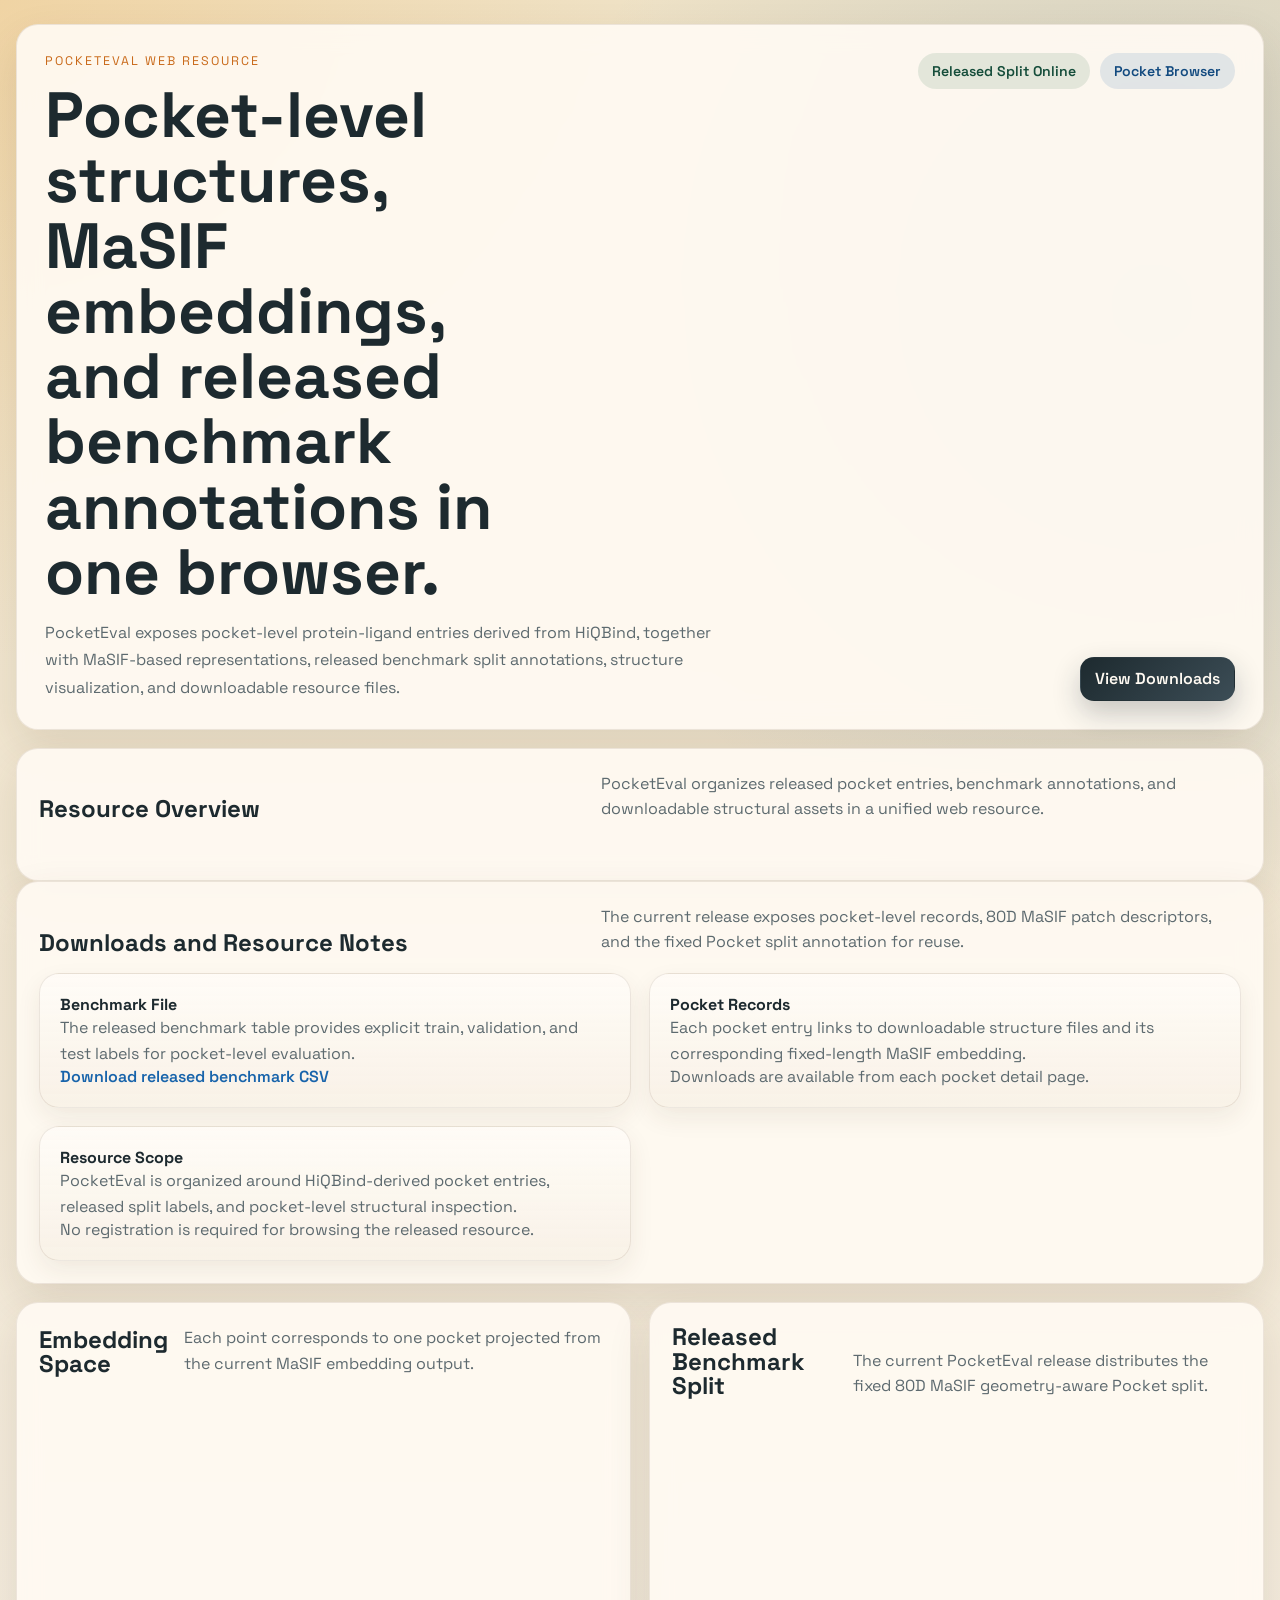
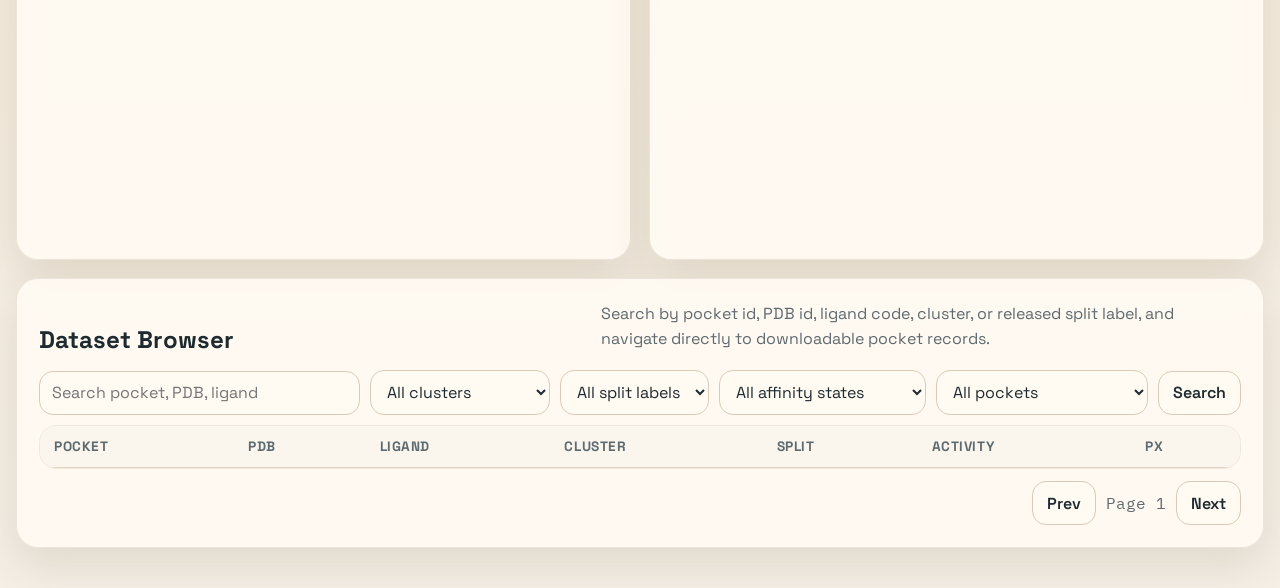
==== static/index.html @ 89f47a20 "PocketEval web application and release tooling Interactive browser for the PocketEval pocket-level b" ====
<!DOCTYPE html>
<html lang="en">
  <head>
    <meta charset="UTF-8" />
    <meta name="viewport" content="width=device-width, initial-scale=1.0" />
    <title>PocketEval</title>
    <link rel="preconnect" href="https://fonts.googleapis.com" />
    <link rel="preconnect" href="https://fonts.gstatic.com" crossorigin />
    <link
      href="https://fonts.googleapis.com/css2?family=IBM+Plex+Mono:wght@400;500&family=Space+Grotesk:wght@400;500;700&display=swap"
      rel="stylesheet"
    />
    <link rel="stylesheet" href="/static/styles.css" />
    <script src="https://cdn.plot.ly/plotly-2.35.2.min.js"></script>
  </head>
  <body>
    <div class="page-shell">
      <header class="hero">
        <div class="hero-copy">
          <p class="eyebrow">PocketEval Web Resource</p>
          <h1>Pocket-level structures, MaSIF embeddings, and released benchmark annotations in one browser.</h1>
          <p class="lede">
            PocketEval exposes pocket-level protein-ligand entries derived from HiQBind, together with MaSIF-based representations,
            released benchmark split annotations, structure visualization, and downloadable resource files.
          </p>
        </div>
        <div class="hero-side">
          <div class="hero-badge">
            <span class="badge badge-ok">Released Split Online</span>
            <span class="badge badge-info">Pocket Browser</span>
          </div>
          <div class="hero-actions">
            <a class="action-button" href="/static/index.html#downloads">View Downloads</a>
          </div>
        </div>
      </header>

      <section class="summary-grid" id="summary-grid"></section>

      <section class="status-panel">
        <div class="section-head">
          <h2>Resource Overview</h2>
          <p>PocketEval organizes released pocket entries, benchmark annotations, and downloadable structural assets in a unified web resource.</p>
        </div>
        <div class="status-grid" id="status-grid"></div>
        <div class="quality-grid" id="quality-grid"></div>
      </section>

      <section class="status-panel" id="downloads">
        <div class="section-head">
          <h2>Downloads and Resource Notes</h2>
          <p>The current release exposes pocket-level records, 80D MaSIF patch descriptors, and the fixed Pocket split annotation for reuse.</p>
        </div>
        <div class="quality-grid">
          <article class="quality-card">
            <h3>Benchmark File</h3>
            <p>The released benchmark table provides explicit train, validation, and test labels for pocket-level evaluation.</p>
            <a class="pocket-link" href="/api/benchmark-file">Download released benchmark CSV</a>
          </article>
          <article class="quality-card">
            <h3>Pocket Records</h3>
            <p>Each pocket entry links to downloadable structure files and its corresponding fixed-length MaSIF embedding.</p>
            <span class="subtle">Downloads are available from each pocket detail page.</span>
          </article>
          <article class="quality-card">
            <h3>Resource Scope</h3>
            <p>PocketEval is organized around HiQBind-derived pocket entries, released split labels, and pocket-level structural inspection.</p>
            <span class="subtle">No registration is required for browsing the released resource.</span>
          </article>
        </div>
      </section>

      <section class="viz-grid">
        <article class="panel">
          <div class="section-head">
            <h2>Embedding Space</h2>
            <p>Each point corresponds to one pocket projected from the current MaSIF embedding output.</p>
          </div>
          <div id="embedding-plot" class="plot"></div>
        </article>

        <article class="panel">
          <div class="section-head">
            <h2>Released Benchmark Split</h2>
            <p>The current PocketEval release distributes the fixed 80D MaSIF geometry-aware Pocket split.</p>
          </div>
          <div id="split-summary" class="split-summary"></div>
          <div id="split-plot" class="plot"></div>
        </article>
      </section>

      <section class="browser-grid">
        <article class="panel browser-panel">
          <div class="section-head">
            <h2>Dataset Browser</h2>
            <p>Search by pocket id, PDB id, ligand code, cluster, or released split label, and navigate directly to downloadable pocket records.</p>
          </div>
          <div class="browser-controls">
            <input id="search-input" placeholder="Search pocket, PDB, ligand" />
            <select id="cluster-filter">
              <option value="all">All clusters</option>
            </select>
            <select id="split-filter">
              <option value="all">All split labels</option>
              <option value="train">Train</option>
              <option value="val">Validation</option>
              <option value="test">Test</option>
            </select>
            <select id="affinity-filter">
              <option value="all" selected>All affinity states</option>
              <option value="with_affinity">Has recorded affinity</option>
              <option value="without_affinity">No recorded affinity</option>
            </select>
            <select id="activity-filter">
              <option value="all">All pockets</option>
              <option value="active">Activity mapped</option>
              <option value="standardized">Standardized activity</option>
              <option value="high_quality">High-quality preview</option>
            </select>
            <button id="search-button">Search</button>
          </div>
          <div id="result-meta" class="result-meta"></div>
          <div class="table-wrap">
            <table>
              <thead>
                <tr>
                  <th>Pocket</th>
                  <th>PDB</th>
                  <th>Ligand</th>
                  <th>Cluster</th>
                  <th>Split</th>
                  <th>Activity</th>
                  <th>pX</th>
                </tr>
              </thead>
              <tbody id="browser-body"></tbody>
            </table>
          </div>
          <div class="pager">
            <button id="prev-page">Prev</button>
            <span id="page-label">Page 1</span>
            <button id="next-page">Next</button>
          </div>
        </article>
      </section>
    </div>
    <script src="/static/app.js"></script>
  </body>
</html>
---- static/styles.css ----
﻿:root {
  --bg: #f3ecdf;
  --bg-panel: rgba(255, 250, 242, 0.92);
  --bg-panel-strong: rgba(255, 252, 247, 0.98);
  --line: #d9cbb6;
  --line-strong: rgba(105, 87, 60, 0.16);
  --text: #1d2a2f;
  --muted: #5d6a6f;
  --orange: #c96a1b;
  --blue: #1864ab;
  --green: #2b6a4f;
  --red: #b02a2a;
  --shadow: 0 18px 44px rgba(81, 57, 25, 0.12);
  --shadow-soft: 0 10px 24px rgba(81, 57, 25, 0.08);
  --radius: 22px;
  --radius-sm: 16px;
}

* {
  box-sizing: border-box;
}

html {
  scroll-behavior: smooth;
}

body {
  margin: 0;
  color: var(--text);
  background:
    radial-gradient(circle at top left, rgba(242, 175, 75, 0.28), transparent 26%),
    radial-gradient(circle at right 10% top 14%, rgba(24, 100, 171, 0.16), transparent 28%),
    linear-gradient(180deg, #efe2c6 0%, #f5efe6 100%);
  font-family: "Space Grotesk", sans-serif;
}

a {
  color: inherit;
  text-decoration: none;
}

.pocket-link,
.back-link {
  color: var(--blue);
  font-weight: 600;
}

.pocket-link:hover,
.back-link:hover {
  text-decoration: underline;
}

.page-shell {
  width: min(1440px, calc(100vw - 32px));
  margin: 0 auto;
  padding: 24px 0 40px;
}

.detail-page-shell {
  width: min(1480px, calc(100vw - 32px));
  margin: 0 auto;
  padding: 24px 0 40px;
}

.hero,
.panel,
.status-panel,
.detail-topbar {
  background: var(--bg-panel);
  border: 1px solid rgba(105, 87, 60, 0.12);
  border-radius: var(--radius);
  box-shadow: var(--shadow);
  backdrop-filter: blur(12px);
}

.hero {
  display: grid;
  grid-template-columns: 1.9fr 1fr;
  gap: 20px;
  padding: 28px;
}

.detail-topbar {
  display: grid;
  gap: 12px;
  padding: 24px 28px;
}

.detail-topbar-copy {
  display: grid;
  gap: 10px;
}

.hero-copy {
  display: grid;
  gap: 14px;
}

.hero-side {
  display: grid;
  gap: 18px;
  align-content: space-between;
}

.eyebrow {
  margin: 0;
  letter-spacing: 0.16em;
  text-transform: uppercase;
  font-size: 0.78rem;
  color: var(--orange);
}

.hero h1,
.section-head h2,
.detail-header h3 {
  margin: 0;
  font-weight: 700;
  line-height: 1.02;
}

.hero h1 {
  max-width: 12ch;
  font-size: clamp(2.3rem, 5vw, 4.3rem);
}

.lede,
.section-head p,
.status-card p,
.quality-card p,
.result-meta,
.detail-header p,
.subtle,
.summary-sublabel {
  color: var(--muted);
}

.lede {
  max-width: 70ch;
  margin: 0;
  font-size: 1rem;
  line-height: 1.7;
}

.hero-badge,
.detail-badges {
  display: flex;
  flex-wrap: wrap;
  align-content: start;
  justify-content: end;
  gap: 10px;
}

.hero-actions {
  display: flex;
  justify-content: end;
}

.action-button,
button {
  display: inline-flex;
  align-items: center;
  justify-content: center;
  gap: 8px;
  min-height: 44px;
  padding: 10px 14px;
  border-radius: 14px;
  border: 1px solid var(--line);
  background: #fffaf2;
  color: var(--text);
  font: inherit;
  font-weight: 600;
  transition:
    transform 0.16s ease,
    border-color 0.16s ease,
    background 0.16s ease,
    box-shadow 0.16s ease;
}

.action-button {
  background: linear-gradient(135deg, #1d2a2f 0%, #3c4d56 100%);
  color: #fffaf2;
  border-color: transparent;
  box-shadow: 0 12px 28px rgba(29, 42, 47, 0.24);
}

.action-button:hover,
button:hover {
  transform: translateY(-1px);
}

.action-button:hover {
  box-shadow: 0 16px 34px rgba(29, 42, 47, 0.28);
}

.badge {
  display: inline-flex;
  align-items: center;
  gap: 6px;
  padding: 9px 14px;
  border-radius: 999px;
  font-size: 0.88rem;
  font-weight: 600;
  text-transform: capitalize;
}

.badge-ok {
  color: #154d3a;
  background: rgba(43, 106, 79, 0.12);
}

.badge-warn {
  color: #8d3d12;
  background: rgba(201, 106, 27, 0.16);
}

.badge-info {
  color: #124a7f;
  background: rgba(24, 100, 171, 0.12);
}

.summary-grid,
.status-grid,
.quality-grid,
.viz-grid,
.browser-grid,
.split-summary {
  display: grid;
  gap: 18px;
  margin-top: 18px;
}

.summary-grid {
  grid-template-columns: repeat(4, minmax(0, 1fr));
}

.summary-card,
.status-card,
.quality-card,
.split-card {
  padding: 20px;
  border-radius: 20px;
  border: 1px solid rgba(105, 87, 60, 0.12);
  background: rgba(255, 252, 247, 0.9);
  box-shadow: var(--shadow-soft);
}

.summary-card {
  position: relative;
  overflow: hidden;
}

.summary-card::after {
  content: "";
  position: absolute;
  inset: auto -30px -30px auto;
  width: 110px;
  height: 110px;
  border-radius: 999px;
  background: radial-gradient(circle, rgba(201, 106, 27, 0.12), transparent 68%);
}

.summary-label {
  display: block;
  color: var(--muted);
  font-size: 0.86rem;
  margin-bottom: 10px;
}

.summary-value {
  display: block;
  font-size: clamp(1.7rem, 3vw, 2.3rem);
  margin-bottom: 8px;
}

.summary-sublabel {
  display: block;
  font-size: 0.9rem;
  line-height: 1.5;
}

.tone-orange {
  color: var(--orange);
}

.tone-blue {
  color: var(--blue);
}

.tone-green {
  color: var(--green);
}

.tone-red {
  color: var(--red);
}

.status-panel,
.panel {
  padding: 22px;
}

.section-head {
  display: flex;
  align-items: end;
  justify-content: space-between;
  gap: 16px;
  margin-bottom: 18px;
}

.section-head p {
  margin: 0;
  max-width: 64ch;
  line-height: 1.6;
}

.status-grid {
  grid-template-columns: repeat(3, minmax(0, 1fr));
}

.quality-grid {
  grid-template-columns: repeat(3, minmax(0, 1fr));
}

.status-top {
  display: flex;
  justify-content: space-between;
  gap: 12px;
  align-items: flex-start;
  margin-bottom: 10px;
}

.status-top h3,
.quality-card h3 {
  margin: 0;
  font-size: 1rem;
}

.status-card p,
.quality-card p {
  margin: 0;
  line-height: 1.6;
}

.quality-card {
  background: linear-gradient(180deg, rgba(255, 252, 247, 0.96), rgba(248, 241, 230, 0.9));
}

.viz-grid {
  grid-template-columns: 1fr 1fr;
}

.browser-grid {
  grid-template-columns: 1fr;
}

.detail-main-grid {
  display: grid;
  grid-template-columns: 1.25fr 0.95fr;
  gap: 18px;
  margin-top: 18px;
}

.detail-side-grid {
  display: grid;
  gap: 18px;
}

.detail-viewer-grid {
  margin-top: 18px;
}

.detail-main-grid-wide {
  grid-template-columns: 0.95fr 1.05fr;
}

.browser-panel,
.detail-panel {
  min-width: 0;
}

.plot {
  min-height: 420px;
}

.pocket-viewer {
  width: 100%;
  min-height: 700px;
  border: 1px solid rgba(105, 87, 60, 0.12);
  border-radius: 20px;
  background: #fbf7ef;
  overflow: hidden;
}

.detail-molstar-viewer {
  position: relative;
  width: 100%;
  height: 760px;
  min-height: 760px;
  border: 1px solid rgba(105, 87, 60, 0.12);
  border-radius: 20px;
  overflow: hidden;
  background: #fff;
}

.detail-molstar-viewer canvas {
  display: block;
  width: 100% !important;
  height: 100% !important;
}

.viewer-card-wide {
  padding-bottom: 18px;
  overflow: hidden;
}

.detail-viewer-toolbar {
  margin-bottom: 12px;
}

.info-stack {
  display: grid;
  gap: 18px;
}

.asset-links {
  display: flex;
  flex-wrap: wrap;
  gap: 10px;
  margin-bottom: 16px;
}

.asset-link {
  display: inline-flex;
  align-items: center;
  justify-content: center;
  min-height: 42px;
  padding: 10px 14px;
  border-radius: 14px;
  border: 1px solid rgba(24, 100, 171, 0.16);
  background: rgba(24, 100, 171, 0.07);
  color: #124a7f;
  font-weight: 600;
}

.asset-link:hover {
  background: rgba(24, 100, 171, 0.12);
}

.split-controls,
.browser-controls,
.pager,
.viewer-toolbar {
  display: flex;
  gap: 10px;
  align-items: center;
  flex-wrap: wrap;
}

.split-controls label {
  font-size: 0.92rem;
  font-weight: 600;
  color: var(--muted);
}

input,
select {
  min-height: 44px;
  border: 1px solid var(--line);
  border-radius: 14px;
  background: #fffaf2;
  color: var(--text);
  padding: 10px 12px;
  font: inherit;
  transition:
    border-color 0.16s ease,
    box-shadow 0.16s ease,
    background 0.16s ease;
}

input:focus,
select:focus,
button:focus,
.action-button:focus {
  outline: none;
  border-color: #b99362;
  box-shadow: 0 0 0 4px rgba(201, 106, 27, 0.12);
}

#holdout-clusters {
  min-width: min(100%, 360px);
  flex: 1 1 280px;
}

#search-input {
  flex: 1 1 220px;
  min-width: 220px;
}

#cluster-filter,
#affinity-filter,
#activity-filter {
  min-width: 180px;
}

button {
  cursor: pointer;
}

button:hover {
  border-color: #bda37c;
}

button:disabled {
  cursor: not-allowed;
  opacity: 0.55;
  transform: none;
}

.viewer-button.active {
  background: #1d2a2f;
  color: #fffaf2;
  border-color: transparent;
}

.result-meta {
  margin: 10px 0 0;
  font-size: 0.92rem;
}

.table-wrap {
  overflow: auto;
  border-radius: 18px;
  border: 1px solid rgba(105, 87, 60, 0.12);
  background: rgba(255, 253, 248, 0.95);
}

.table-wrap.compact {
  margin-top: 10px;
}

table {
  width: 100%;
  border-collapse: collapse;
  font-size: 0.94rem;
}

th,
td {
  padding: 12px 14px;
  text-align: left;
  border-bottom: 1px solid rgba(217, 203, 182, 0.8);
  vertical-align: top;
}

th {
  position: sticky;
  top: 0;
  z-index: 1;
  background: rgba(250, 245, 237, 0.98);
  font-size: 0.85rem;
  text-transform: uppercase;
  letter-spacing: 0.04em;
  color: var(--muted);
}

tbody tr {
  cursor: pointer;
}

tbody tr:hover {
  background: rgba(201, 106, 27, 0.08);
}

.pager {
  justify-content: flex-end;
  margin-top: 12px;
}

.page-label,
#page-label {
  color: var(--muted);
  font-family: "IBM Plex Mono", monospace;
}

.split-summary {
  grid-template-columns: repeat(3, minmax(0, 1fr));
}

.split-card {
  display: grid;
  gap: 4px;
}

.split-card strong {
  font-size: 1.7rem;
}

.split-card-wide {
  background: linear-gradient(135deg, rgba(250, 241, 228, 0.95), rgba(244, 248, 251, 0.92));
}

.split-label,
.split-meta {
  color: var(--muted);
}

.detail-empty {
  color: var(--muted);
  padding: 40px 0;
}

.detail-content {
  display: grid;
  gap: 18px;
}

.viewer-status {
  padding: 12px 14px;
  border-radius: 14px;
  border: 1px solid rgba(105, 87, 60, 0.12);
  font-size: 0.92rem;
  line-height: 1.5;
  margin-bottom: 12px;
}

.viewer-status-info {
  color: #124a7f;
  background: rgba(24, 100, 171, 0.08);
}

.viewer-status-warn {
  color: #8d3d12;
  background: rgba(201, 106, 27, 0.12);
}

.detail-header {
  display: flex;
  justify-content: space-between;
  gap: 16px;
  align-items: flex-start;
}

.detail-header p {
  margin: 8px 0 0;
  line-height: 1.6;
}

.hidden {
  display: none !important;
}

#molstar-viewer {
  width: 100%;
  min-height: 420px;
  border: 1px solid rgba(105, 87, 60, 0.12);
  border-radius: 18px;
  background: #fff;
  overflow: hidden;
}

.detail-columns {
  display: grid;
  grid-template-columns: 0.92fr 1.08fr;
  gap: 18px;
}

.detail-columns h3 {
  margin: 0 0 12px;
  font-size: 1rem;
}

.meta-list {
  display: grid;
  grid-template-columns: 150px 1fr;
  gap: 8px 12px;
  margin: 0;
  padding: 18px;
  border-radius: 18px;
  border: 1px solid rgba(105, 87, 60, 0.12);
  background: var(--bg-panel-strong);
}

.meta-list dt {
  color: var(--muted);
}

.meta-list dd {
  margin: 0;
  font-family: "IBM Plex Mono", monospace;
  font-size: 0.92rem;
  word-break: break-word;
}

.activity-summary,
.type-breakdown {
  padding: 16px 18px;
  border-radius: 18px;
  border: 1px solid rgba(105, 87, 60, 0.12);
  background: var(--bg-panel-strong);
}

.activity-summary {
  margin-bottom: 12px;
}

.activity-summary p {
  margin: 0 0 8px;
  line-height: 1.5;
}

.activity-summary p:last-child {
  margin-bottom: 0;
}

.type-breakdown {
  display: flex;
  flex-wrap: wrap;
  gap: 8px;
  margin-bottom: 12px;
}

.breakdown-chip,
.table-flag {
  display: inline-flex;
  align-items: center;
  justify-content: center;
  border-radius: 999px;
  padding: 4px 10px;
  font-size: 0.8rem;
  font-weight: 600;
  white-space: nowrap;
}

.breakdown-chip {
  background: rgba(24, 100, 171, 0.08);
  color: #124a7f;
  border: 1px solid rgba(24, 100, 171, 0.12);
}

.breakdown-chip-button {
  cursor: pointer;
  transition:
    background 0.16s ease,
    color 0.16s ease,
    border-color 0.16s ease;
}

.breakdown-chip-button:hover {
  background: rgba(24, 100, 171, 0.16);
}

.breakdown-chip-button.active {
  background: #124a7f;
  border-color: #124a7f;
  color: #fffaf2;
}

.table-flag-strong {
  background: rgba(176, 42, 42, 0.12);
  color: #8b1e1e;
}

.table-flag-mid {
  background: rgba(43, 106, 79, 0.12);
  color: #154d3a;
}

.table-flag-lite {
  background: rgba(24, 100, 171, 0.12);
  color: #124a7f;
}

.table-flag-off {
  background: rgba(93, 106, 111, 0.12);
  color: #48565b;
}

.inline-mono {
  font-family: "IBM Plex Mono", monospace;
  font-size: 0.88rem;
  margin-left: 8px;
}

.compact table {
  font-size: 0.88rem;
}

@media (max-width: 1280px) {
  .summary-grid {
    grid-template-columns: repeat(2, minmax(0, 1fr));
  }

  .status-grid,
  .quality-grid,
  .split-summary {
    grid-template-columns: 1fr 1fr;
  }
}

@media (max-width: 1100px) {
  .hero,
  .viz-grid,
  .browser-grid,
  .detail-main-grid,
  .detail-columns,
  .status-grid,
  .quality-grid,
  .split-summary {
    grid-template-columns: 1fr;
  }

  .hero-badge,
  .hero-actions,
  .detail-badges {
    justify-content: start;
  }

  .section-head,
  .detail-header {
    flex-direction: column;
    align-items: flex-start;
  }

  .plot,
  #molstar-viewer,
  .pocket-viewer,
  .detail-molstar-viewer {
    min-height: 360px;
  }
}

@media (max-width: 720px) {
  .page-shell {
    width: min(100vw - 20px, 100%);
    padding: 14px 0 28px;
  }

  .hero,
  .panel,
  .status-panel,
  .detail-topbar {
    padding: 18px;
    border-radius: 18px;
  }

  .detail-page-shell {
    width: min(100vw - 20px, 100%);
    padding: 14px 0 28px;
  }

  .summary-grid {
    grid-template-columns: 1fr;
  }

  .browser-controls > * {
    width: 100%;
  }

  .meta-list {
    grid-template-columns: 1fr;
  }

  th,
  td {
    padding: 10px 12px;
  }
}
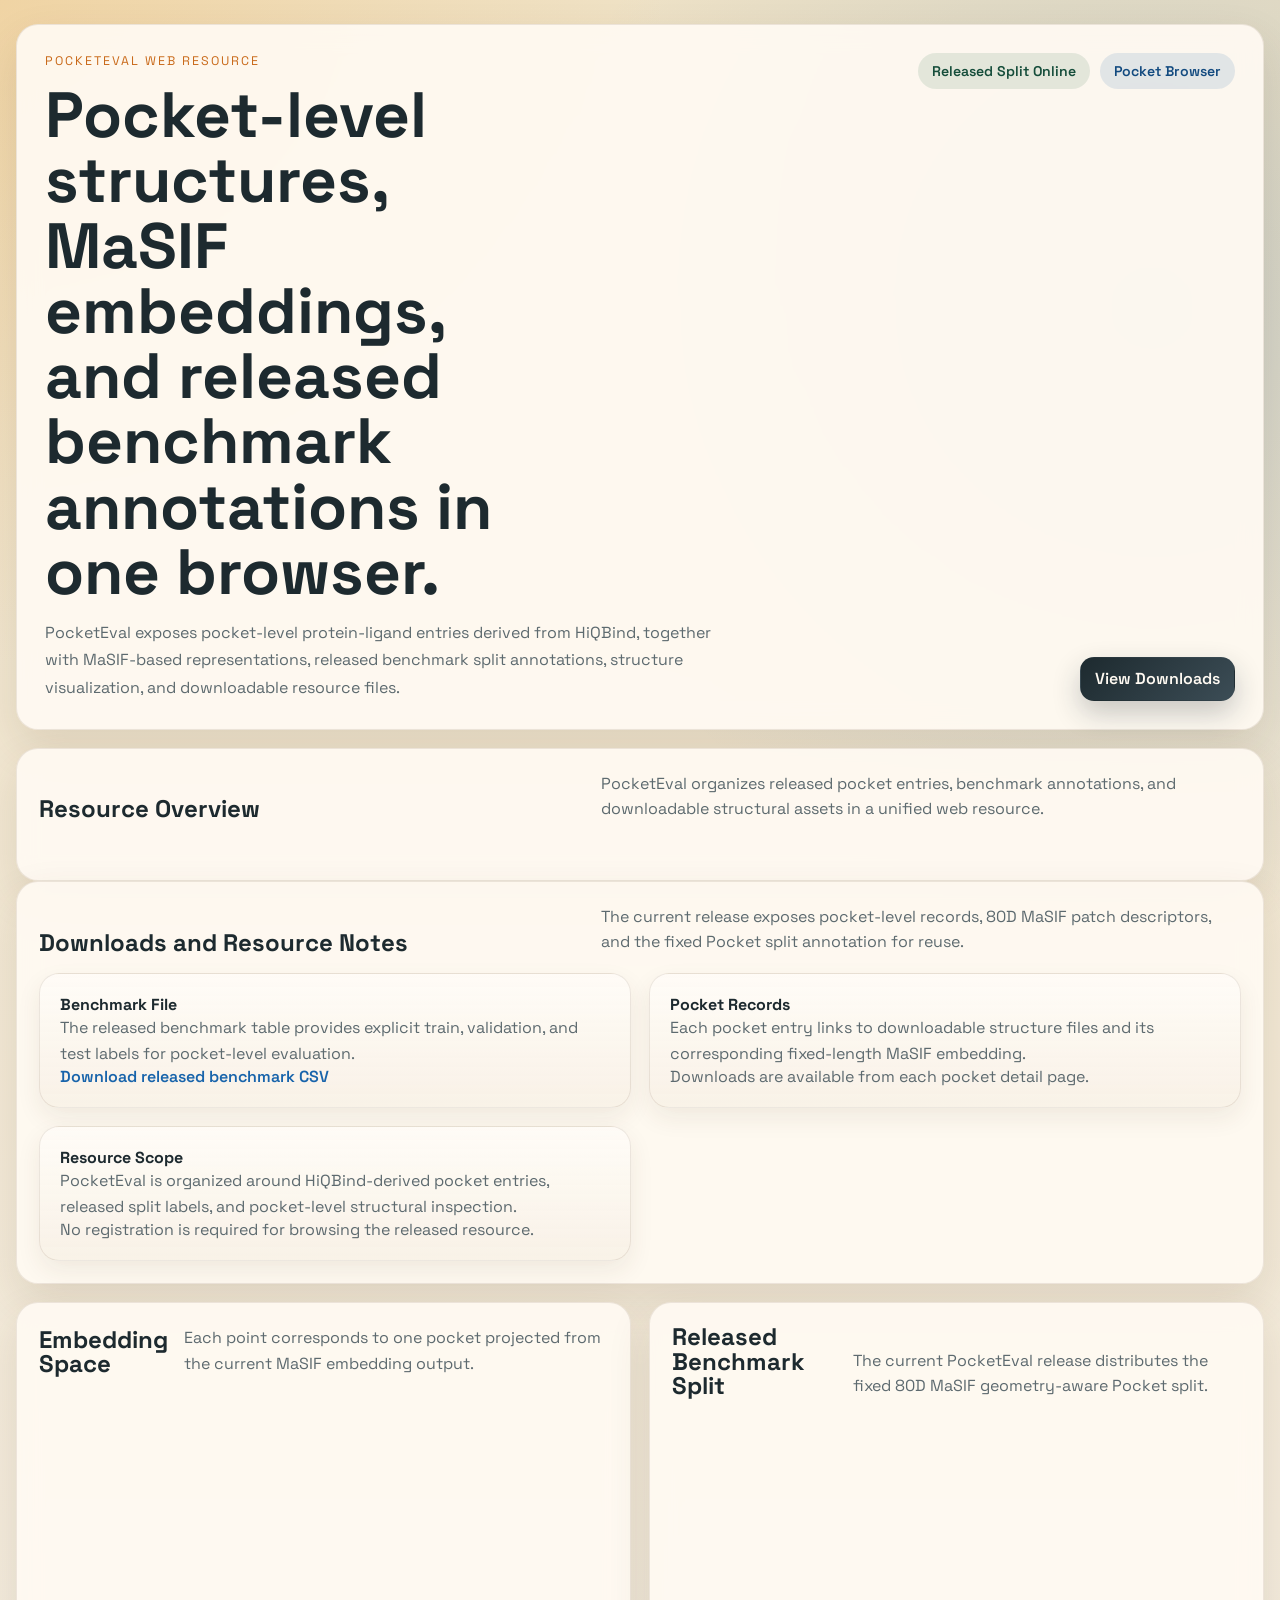
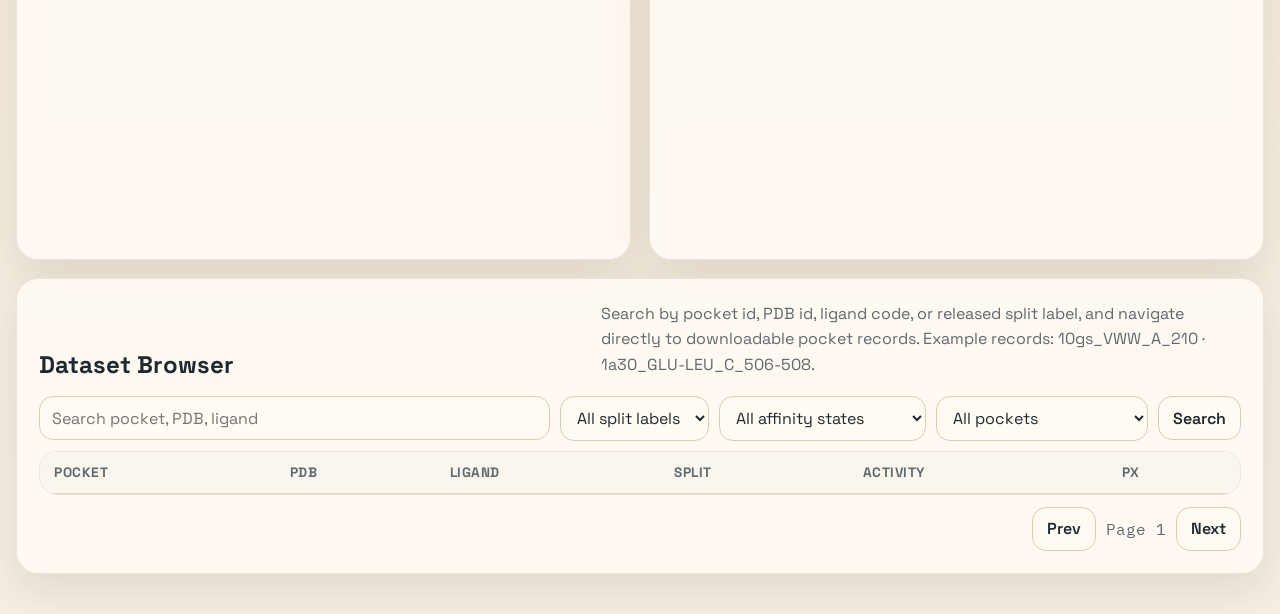
==== commit 99c27ea1: "Hide cluster UI, add example pocket links, and default to complex view" ====
--- a/static/index.html
+++ b/static/index.html
@@ -93,13 +93,10 @@
         <article class="panel browser-panel">
           <div class="section-head">
             <h2>Dataset Browser</h2>
-            <p>Search by pocket id, PDB id, ligand code, cluster, or released split label, and navigate directly to downloadable pocket records.</p>
+            <p>Search by pocket id, PDB id, ligand code, or released split label, and navigate directly to downloadable pocket records. Example records: <a href="/pocket/10gs_VWW_A_210">10gs_VWW_A_210</a> · <a href="/pocket/1a30_GLU-LEU_C_506-508">1a30_GLU-LEU_C_506-508</a>.</p>
           </div>
           <div class="browser-controls">
             <input id="search-input" placeholder="Search pocket, PDB, ligand" />
-            <select id="cluster-filter">
-              <option value="all">All clusters</option>
-            </select>
             <select id="split-filter">
               <option value="all">All split labels</option>
               <option value="train">Train</option>
@@ -127,7 +124,6 @@
                   <th>Pocket</th>
                   <th>PDB</th>
                   <th>Ligand</th>
-                  <th>Cluster</th>
                   <th>Split</th>
                   <th>Activity</th>
                   <th>pX</th>
